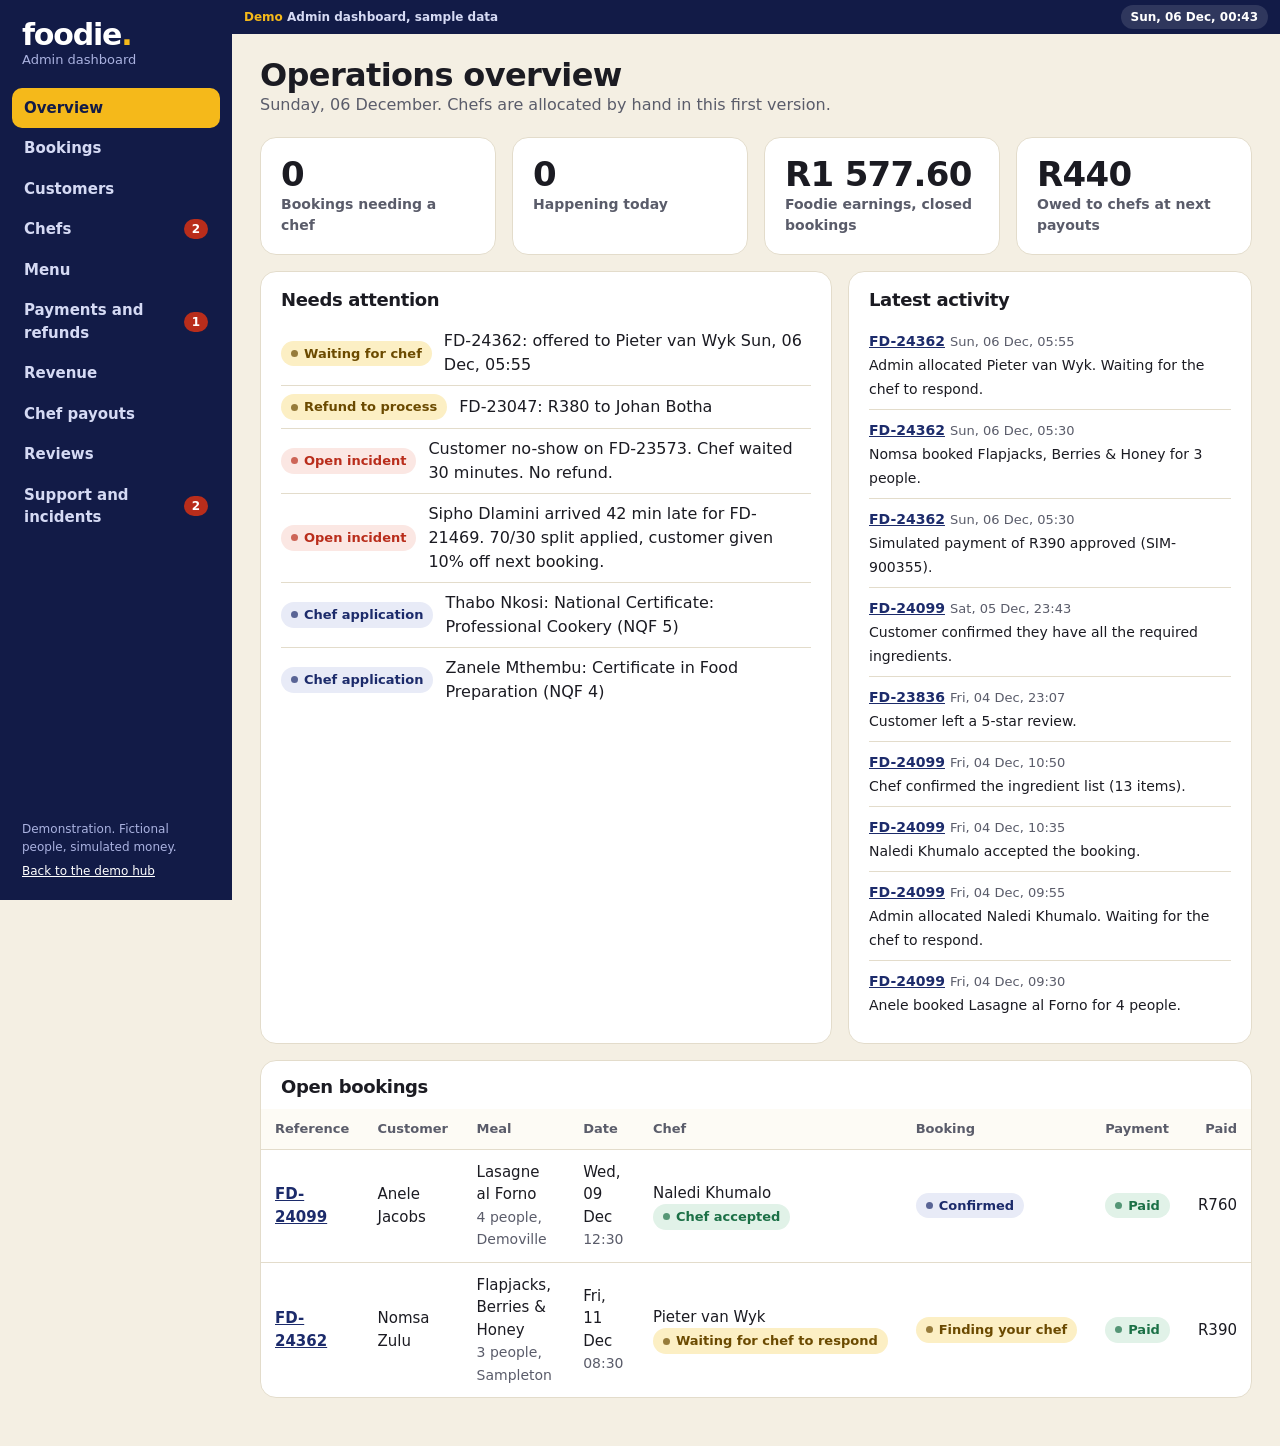
==== admin.html @ 7687bad9 "Foodie presentation demo (static site) Co-Authored-By: Claude Fable 5.2 <noreply@anthropic.com>" ====
<!doctype html>
<html lang="en-ZA">
<head>
  <meta charset="utf-8">
  <meta name="robots" content="noindex, nofollow">
  <meta http-equiv="Content-Security-Policy" content="default-src 'self'; img-src 'self' data: blob:; style-src 'self' 'unsafe-inline'">
  <meta name="referrer" content="no-referrer">
  <meta name="viewport" content="width=device-width, initial-scale=1">
  <meta name="theme-color" content="#121b47">
  <title>Foodie — admin dashboard (demo)</title>
  <link rel="icon" href="assets/img/icon.svg" type="image/svg+xml">
  <link rel="stylesheet" href="assets/css/app.css">
</head>
<body class="admin">
  <div id="app"><noscript><p style="padding:24px">The Foodie demo needs JavaScript.</p></noscript></div>
  <script type="module" src="js/admin.js"></script>
</body>
</html>
---- assets/css/app.css ----
/* Foodie design system.
   Idea: the South African home kitchen. White enamel with an indigo rim,
   mielie yellow for the one thing to press, food photos served on "plates". */

@font-face {
  font-family: 'Bricolage Grotesque';
  src: url('../fonts/bricolage.woff2') format('woff2');
  font-weight: 400 800;
  font-display: swap;
}
@font-face {
  font-family: 'Hanken Grotesk';
  src: url('../fonts/hanken.woff2') format('woff2');
  font-weight: 400 700;
  font-display: swap;
}

:root {
  --enamel: #fdfbf5;
  --paper: #f4efe3;
  --line: #e3dccb;
  --ink: #1b1b22;
  --muted: #5a5c6a;
  --indigo: #1c2b6b;
  --indigo-deep: #121b47;
  --indigo-tint: #e8ebf7;
  --mielie: #f5b91a;
  --mielie-soft: #fcefc4;
  --chilli: #b92d1b;
  --chilli-tint: #fbe7e3;
  --leaf: #1b7046;
  --leaf-tint: #e1f2e8;
  --white: #ffffff;

  --display: 'Bricolage Grotesque', 'Segoe UI', system-ui, sans-serif;
  --text: 'Hanken Grotesk', 'Segoe UI', system-ui, sans-serif;

  --r-s: 10px;
  --r-m: 16px;
  --r-l: 24px;
  --gap: 16px;
  --ease: cubic-bezier(0.2, 0.7, 0.2, 1);
}

*, *::before, *::after { box-sizing: border-box; }
html { -webkit-text-size-adjust: 100%; }
body {
  margin: 0;
  font-family: var(--text);
  font-size: 16px;
  line-height: 1.5;
  color: var(--ink);
  background: var(--enamel);
  -webkit-font-smoothing: antialiased;
}
h1, h2, h3, h4 { font-family: var(--display); font-weight: 700; line-height: 1.1; letter-spacing: -0.02em; margin: 0; text-wrap: balance; }
h1 { font-size: 30px; font-weight: 800; }
h2 { font-size: 22px; }
h3 { font-size: 18px; }
p { margin: 0; }
a { color: var(--indigo); }
img { display: block; max-width: 100%; }
button, input, select, textarea { font: inherit; color: inherit; }
button { cursor: pointer; }
:focus-visible { outline: 3px solid var(--mielie); outline-offset: 2px; border-radius: 6px; }
.sr { position: absolute; width: 1px; height: 1px; overflow: hidden; clip: rect(0 0 0 0); white-space: nowrap; }
.muted { color: var(--muted); }
.small { font-size: 14px; }
.tiny { font-size: 13px; }
.strong { font-weight: 700; }
.num { font-variant-numeric: tabular-nums; }
.right { text-align: right; }
.stack > * + * { margin-top: var(--gap); }
.stack-s > * + * { margin-top: 8px; }
.row { display: flex; align-items: center; gap: 12px; }
.row.spread { justify-content: space-between; }
.row.top { align-items: flex-start; }
.wrap { flex-wrap: wrap; }
.grow { flex: 1; min-width: 0; }
[hidden] { display: none !important; }

/* ---------------------------------------------------------------- buttons */
.btn {
  display: inline-flex; align-items: center; justify-content: center; gap: 8px;
  min-height: 52px; padding: 0 24px;
  border: 2px solid transparent; border-radius: 999px;
  font-family: var(--display); font-weight: 700; font-size: 17px; letter-spacing: -0.01em;
  text-decoration: none; text-align: center;
  background: var(--indigo); color: var(--white);
  transition: transform 120ms var(--ease), background 120ms;
}
.btn:active { transform: scale(0.98); }
.btn.block { display: flex; width: 100%; }
.btn.primary { background: var(--mielie); color: var(--indigo-deep); }
.btn.primary:hover { background: #ffc62e; }
.btn.ghost { background: transparent; border-color: var(--indigo); color: var(--indigo); }
.btn.quiet { background: var(--indigo-tint); color: var(--indigo); }
.btn.danger { background: transparent; border-color: var(--chilli); color: var(--chilli); }
.btn.danger.solid { background: var(--chilli); color: var(--white); }
.btn.small { min-height: 40px; padding: 0 16px; font-size: 15px; }
.btn[disabled], .btn[aria-disabled='true'] { opacity: 0.45; cursor: not-allowed; }
.link { background: none; border: 0; padding: 0; color: var(--indigo); font-weight: 600; text-decoration: underline; text-underline-offset: 3px; }

/* ----------------------------------------------------------------- fields */
.field { display: block; }
.field > span, .label { display: block; font-weight: 600; font-size: 14px; margin-bottom: 6px; }
.input, select.input, textarea.input {
  display: block; width: 100%; min-height: 50px; padding: 12px 14px;
  background: var(--white); border: 1.5px solid var(--line); border-radius: var(--r-s);
}
textarea.input { min-height: 88px; resize: vertical; }
.input:focus { border-color: var(--indigo); outline: 3px solid var(--indigo-tint); outline-offset: 0; }
.field.invalid .input { border-color: var(--chilli); }
.error { color: var(--chilli); font-size: 14px; font-weight: 600; margin-top: 6px; }
.check { display: flex; gap: 12px; align-items: flex-start; }
.check input { width: 22px; height: 22px; margin: 1px 0 0; accent-color: var(--indigo); flex: none; }
.grid-2 { display: grid; grid-template-columns: 1fr 1fr; gap: 12px; }

/* ------------------------------------------------------------ small parts */
.chip {
  display: inline-flex; align-items: center; gap: 6px;
  padding: 3px 10px; border-radius: 999px;
  font-size: 13px; font-weight: 600; white-space: nowrap;
  background: var(--paper); color: var(--ink);
}
.chip::before { content: ''; width: 7px; height: 7px; border-radius: 50%; background: currentColor; opacity: 0.7; }
.chip.plain::before { display: none; }
.chip.indigo { background: var(--indigo-tint); color: var(--indigo); }
.chip.mielie { background: var(--mielie-soft); color: #6b4a00; }
.chip.leaf { background: var(--leaf-tint); color: var(--leaf); }
.chip.chilli { background: var(--chilli-tint); color: var(--chilli); }

.card { background: var(--white); border: 1px solid var(--line); border-radius: var(--r-m); padding: 16px; }
.card.flat { background: var(--paper); border-color: transparent; }
.card.indigo { background: var(--indigo); border-color: var(--indigo); color: var(--white); }
.card.indigo .muted { color: #c9cfee; }
.card.mielie { background: var(--mielie-soft); border-color: #efd98c; }
.card.chilli { background: var(--chilli-tint); border-color: #f0c2ba; }
.card.leaf { background: var(--leaf-tint); border-color: #bfe0cd; }

.kv { display: grid; grid-template-columns: auto 1fr; gap: 6px 16px; margin: 0; }
.kv dt { color: var(--muted); font-size: 14px; }
.kv dd { margin: 0; text-align: right; font-weight: 600; }
.kv .total dt, .kv .total dd { font-family: var(--display); font-size: 20px; font-weight: 800; color: var(--ink); padding-top: 8px; border-top: 1.5px solid var(--line); }

.photo { display: block; position: relative; overflow: hidden; background: var(--paper); }
.photo img { width: 100%; height: 100%; object-fit: cover; }
.photo.missing { background: repeating-linear-gradient(135deg, var(--indigo-tint) 0 10px, var(--paper) 10px 20px); }
.photo.missing::after { content: attr(data-alt); position: absolute; inset: 0; display: grid; place-items: center; padding: 8px; text-align: center; font-size: 12px; font-weight: 600; color: var(--indigo); }

/* The signature: food served on an enamel plate. */
.plate { border-radius: 50%; aspect-ratio: 1; background: var(--white); border: 3px solid var(--indigo); padding: 5px; box-shadow: 0 6px 0 -2px rgba(28, 43, 107, 0.12); }
.plate .photo { border-radius: 50%; width: 100%; height: 100%; }

.avatar { width: 48px; height: 48px; border-radius: 50%; flex: none; display: grid; place-items: center; background: var(--indigo); color: var(--white); font-family: var(--display); font-weight: 700; }
.avatar.big { width: 72px; height: 72px; font-size: 26px; }
.stars { color: #b07c00; letter-spacing: 1px; white-space: nowrap; }

.empty { text-align: center; padding: 32px 16px; color: var(--muted); }
.empty h3 { color: var(--ink); margin-bottom: 6px; }

.tabset { display: flex; gap: 6px; overflow-x: auto; padding-bottom: 2px; scrollbar-width: none; }
.tabset button { flex: none; padding: 8px 14px; border-radius: 999px; border: 1.5px solid var(--line); background: var(--white); font-weight: 600; font-size: 14px; }
.tabset button[aria-selected='true'] { background: var(--indigo); border-color: var(--indigo); color: var(--white); }

/* Status timeline */
.timeline { list-style: none; margin: 0; padding: 0; }
.timeline li { position: relative; padding: 0 0 18px 34px; }
.timeline li:last-child { padding-bottom: 0; }
.timeline li::before { content: ''; position: absolute; left: 4px; top: 4px; width: 14px; height: 14px; border-radius: 50%; border: 2.5px solid var(--line); background: var(--white); }
.timeline li::after { content: ''; position: absolute; left: 10px; top: 22px; bottom: 0; width: 2.5px; background: var(--line); }
.timeline li:last-child::after { display: none; }
.timeline li.done::before { background: var(--indigo); border-color: var(--indigo); }
.timeline li.done::after { background: var(--indigo); }
.timeline li.now::before { background: var(--mielie); border-color: var(--indigo); animation: pulse 1.6s ease-in-out infinite; }
.timeline li.bad::before { background: var(--chilli); border-color: var(--chilli); }
.timeline .t-title { font-weight: 700; }
.timeline li:not(.done):not(.now):not(.bad) .t-title { color: var(--muted); font-weight: 500; }
.timeline .t-meta { font-size: 13px; color: var(--muted); }
@keyframes pulse { 0%, 100% { box-shadow: 0 0 0 0 rgba(245, 185, 26, 0.7); } 50% { box-shadow: 0 0 0 7px rgba(245, 185, 26, 0); } }

/* Toasts and sheets */
#toasts { position: fixed; left: 50%; bottom: 24px; transform: translateX(-50%); z-index: 60; display: grid; gap: 8px; width: min(92vw, 420px); pointer-events: none; }
.toast { background: var(--ink); color: var(--white); padding: 12px 16px; border-radius: var(--r-s); font-weight: 600; font-size: 15px; animation: rise 220ms var(--ease); box-shadow: 0 10px 30px rgba(0, 0, 0, 0.25); }
.toast.bad { background: var(--chilli); }
.toast.good { background: var(--leaf); }
.sheet-back { position: absolute; inset: 0; z-index: 40; background: rgba(18, 27, 71, 0.55); display: flex; align-items: flex-end; }
.sheet { width: 100%; max-height: 88%; overflow: auto; background: var(--enamel); border-radius: var(--r-l) var(--r-l) 0 0; padding: 22px 20px 24px; animation: sheet 240ms var(--ease); }
@keyframes sheet { from { transform: translateY(24px); opacity: 0; } }
@keyframes rise { from { transform: translateY(8px); opacity: 0; } }

/* ----------------------------------------------------------- demo ribbon */
.ribbon { display: flex; align-items: center; gap: 8px; padding: 5px 12px; background: var(--indigo-deep); color: #d5daf4; font-size: 12px; font-weight: 600; flex: none; }
.ribbon b { color: var(--mielie); font-weight: 700; }
.ribbon .grow { white-space: nowrap; overflow: hidden; text-overflow: ellipsis; }
.ribbon button { background: rgba(255, 255, 255, 0.12); border: 0; color: var(--white); border-radius: 999px; padding: 3px 10px; font-size: 12px; font-weight: 700; white-space: nowrap; }
.demo-panel h3 { margin-bottom: 4px; }
.demo-panel .jumps { display: grid; gap: 8px; margin-top: 12px; }
.demo-note { font-size: 12px; color: var(--muted); }

/* ------------------------------------------------- phone apps (customer, chef) */
body.phone { background: var(--indigo-deep); min-height: 100dvh; display: grid; place-items: center; background-image: radial-gradient(rgba(255, 255, 255, 0.07) 1.5px, transparent 1.6px); background-size: 22px 22px; }
.device { width: 400px; height: min(860px, calc(100dvh - 32px)); background: #0b1030; border-radius: 44px; padding: 10px; box-shadow: 0 30px 80px rgba(0, 0, 0, 0.45); }
.app { position: relative; width: 100%; height: 100%; display: flex; flex-direction: column; background: var(--enamel); border-radius: 34px; overflow: hidden; }
@media (max-width: 520px), (max-height: 560px) {
  body.phone { display: block; background: var(--enamel); }
  .device { width: 100%; height: 100dvh; border-radius: 0; padding: 0; box-shadow: none; }
  .app { border-radius: 0; }
}
.screen { flex: 1; overflow-y: auto; overscroll-behavior: contain; scrollbar-width: thin; }
.screen.enter > * { animation: rise 260ms var(--ease) both; }
.pad { padding: 20px; }
.topbar { position: sticky; top: 0; z-index: 5; display: flex; align-items: center; gap: 8px; min-height: 56px; padding: 6px 12px; background: var(--enamel); border-bottom: 1px solid var(--line); }
.topbar h1 { font-size: 18px; font-weight: 700; flex: 1; white-space: nowrap; overflow: hidden; text-overflow: ellipsis; }
.icon-btn { width: 44px; height: 44px; flex: none; display: grid; place-items: center; border-radius: 50%; border: 0; background: transparent; color: var(--indigo); position: relative; }
.icon-btn:hover { background: var(--indigo-tint); }
.icon-btn svg, .tabs svg { width: 24px; height: 24px; fill: none; stroke: currentColor; stroke-width: 2; stroke-linecap: round; stroke-linejoin: round; }
.badge { position: absolute; top: 4px; right: 4px; min-width: 18px; height: 18px; padding: 0 5px; border-radius: 999px; background: var(--chilli); color: var(--white); font-size: 11px; font-weight: 700; display: grid; place-items: center; }
.tabs { flex: none; display: grid; grid-auto-flow: column; grid-auto-columns: 1fr; background: var(--white); border-top: 1px solid var(--line); padding: 6px 6px 8px; }
.tabs a { position: relative; display: grid; justify-items: center; gap: 2px; padding: 6px 0; border-radius: 12px; text-decoration: none; color: var(--muted); font-size: 12px; font-weight: 600; }
.tabs a[aria-current='page'] { color: var(--indigo); background: var(--indigo-tint); }
.tabs .badge { right: calc(50% - 24px); top: 0; }
.footer-cta { flex: none; padding: 12px 20px 16px; background: var(--enamel); border-top: 1px solid var(--line); }

/* Welcome */
.welcome { min-height: 100%; display: flex; flex-direction: column; background: var(--indigo); color: var(--white); }
.welcome-plates { position: relative; height: 300px; flex: none; }
.welcome-plates .plate { position: absolute; border-color: var(--white); background: var(--indigo); box-shadow: none; }
.welcome-plates .p1 { width: 230px; right: -36px; top: 28px; animation: plate-in 700ms var(--ease) both; }
.welcome-plates .p2 { width: 150px; left: -22px; top: 8px; animation: plate-in 700ms 120ms var(--ease) both; }
.welcome-plates .p3 { width: 120px; left: 78px; top: 170px; animation: plate-in 700ms 240ms var(--ease) both; }
@keyframes plate-in { from { transform: scale(0.8) rotate(-18deg); opacity: 0; } }
.welcome-body { padding: 8px 24px 28px; margin-top: auto; }
.wordmark { font-family: var(--display); font-weight: 800; font-size: 56px; letter-spacing: -0.04em; line-height: 1; }
.wordmark span { color: var(--mielie); }
.welcome .tag { font-family: var(--display); font-size: 24px; font-weight: 600; line-height: 1.15; margin: 10px 0 24px; }
.welcome .btn.ghost { border-color: rgba(255, 255, 255, 0.6); color: var(--white); }

/* Home */
.hello h1 { font-size: 30px; }
.cat-grid { display: grid; grid-template-columns: repeat(2, 1fr); gap: 22px 18px; }
.cat { display: block; text-align: center; text-decoration: none; color: var(--ink); }
.cat .plate { transition: transform 200ms var(--ease); }
.cat:hover .plate, .cat:focus-visible .plate { transform: rotate(-4deg) scale(1.03); }
.cat strong { display: block; margin-top: 10px; font-family: var(--display); font-size: 18px; letter-spacing: -0.01em; }
.meal-card { display: block; text-decoration: none; color: var(--ink); background: var(--white); border: 1px solid var(--line); border-radius: var(--r-l); overflow: hidden; }
.meal-card .photo { aspect-ratio: 16 / 10; }
.meal-card .body { padding: 14px 16px 16px; }
.meal-card h3 { font-size: 20px; }
.price { font-family: var(--display); font-weight: 800; color: var(--indigo); }
.hscroll { display: flex; gap: 12px; overflow-x: auto; margin: 0 -20px; padding: 2px 20px 8px; scrollbar-width: none; scroll-snap-type: x proximity; }
.hscroll > * { flex: none; width: 230px; scroll-snap-align: start; }
.mini-booking { display: flex; gap: 12px; align-items: center; text-decoration: none; color: inherit; }
.mini-booking .photo { width: 64px; height: 64px; border-radius: 50%; flex: none; border: 2px solid var(--white); }

/* Meal page */
.hero { position: relative; }
.hero .photo { aspect-ratio: 4 / 3; border-radius: 0 0 var(--r-l) var(--r-l); }
.hero .icon-btn { position: absolute; top: 10px; left: 10px; background: var(--white); z-index: 2; }
.list { margin: 0; padding: 0; list-style: none; }
.list li { padding: 8px 0; border-bottom: 1px solid var(--line); display: flex; gap: 10px; justify-content: space-between; }
.list li:last-child { border-bottom: 0; }
.tick-list { margin: 0; padding: 0; list-style: none; }
.tick-list li { padding: 4px 0 4px 26px; position: relative; }
.tick-list li::before { content: ''; position: absolute; left: 2px; top: 11px; width: 12px; height: 7px; border-left: 2.5px solid var(--leaf); border-bottom: 2.5px solid var(--leaf); transform: rotate(-45deg); }
details.more { border-top: 1px solid var(--line); padding: 12px 0; }
details.more summary { font-weight: 700; cursor: pointer; list-style: none; display: flex; justify-content: space-between; }
details.more summary::after { content: '+'; font-family: var(--display); font-size: 22px; line-height: 1; color: var(--indigo); }
details.more[open] summary::after { content: '\2212'; }
details.more > *:not(summary) { margin-top: 10px; }

/* Booking wizard */
.steps { display: flex; gap: 6px; padding: 0 20px; }
.steps i { flex: 1; height: 5px; border-radius: 3px; background: var(--line); }
.steps i.on { background: var(--indigo); }
.stepper { display: flex; align-items: center; justify-content: center; gap: 26px; }
.stepper button { width: 60px; height: 60px; border-radius: 50%; border: 2px solid var(--indigo); background: var(--white); color: var(--indigo); font-family: var(--display); font-size: 30px; font-weight: 700; line-height: 1; }
.stepper button[disabled] { opacity: 0.3; }
.stepper output { font-family: var(--display); font-weight: 800; font-size: 72px; line-height: 1; min-width: 90px; text-align: center; }
.days { display: grid; grid-template-columns: repeat(4, 1fr); gap: 8px; }
.day { padding: 10px 4px; border-radius: var(--r-s); border: 1.5px solid var(--line); background: var(--white); text-align: center; line-height: 1.2; }
.day b { display: block; font-family: var(--display); font-size: 22px; }
.day span { font-size: 12px; color: var(--muted); font-weight: 600; }
.day[aria-pressed='true'] { background: var(--indigo); border-color: var(--indigo); color: var(--white); }
.day[aria-pressed='true'] span { color: #c9cfee; }
.day[disabled] { background: var(--paper); opacity: 0.6; cursor: not-allowed; text-decoration: line-through; }
.times { display: grid; grid-template-columns: repeat(4, 1fr); gap: 8px; }
.times button { padding: 10px 0; border-radius: 999px; border: 1.5px solid var(--line); background: var(--white); font-weight: 600; font-variant-numeric: tabular-nums; }
.times button[aria-pressed='true'] { background: var(--indigo); border-color: var(--indigo); color: var(--white); }
.big-ref { font-family: var(--display); font-weight: 800; font-size: 40px; letter-spacing: -0.02em; color: var(--indigo); }
.sim-card { border-radius: var(--r-m); padding: 18px; color: var(--white); background: linear-gradient(135deg, var(--indigo), #33469b); }
.sim-card .n { font-family: var(--display); font-size: 22px; letter-spacing: 2px; margin: 18px 0 6px; }

/* Ingredient checklist */
.ing-group { font-family: var(--display); font-weight: 700; margin: 14px 0 4px; }
.ing { display: flex; align-items: center; gap: 12px; padding: 10px 12px; border: 1.5px solid var(--line); border-radius: var(--r-s); background: var(--white); margin-top: 6px; width: 100%; text-align: left; }
.ing .box { width: 24px; height: 24px; border-radius: 7px; border: 2px solid var(--indigo); flex: none; display: grid; place-items: center; }
.ing[aria-pressed='true'] { background: var(--leaf-tint); border-color: #bfe0cd; }
.ing[aria-pressed='true'] .box { background: var(--leaf); border-color: var(--leaf); }
.ing[aria-pressed='true'] .box::after { content: ''; width: 11px; height: 6px; border-left: 2.5px solid #fff; border-bottom: 2.5px solid #fff; transform: rotate(-45deg) translateY(-1px); }
.ing[disabled] { cursor: default; opacity: 1; }
.ing small { margin-left: auto; color: var(--muted); font-weight: 600; white-space: nowrap; }
.star-input { display: flex; gap: 6px; }
.star-input button { width: 44px; height: 44px; border: 0; background: none; font-size: 32px; line-height: 1; color: var(--line); padding: 0; }
.star-input button.on { color: var(--mielie); }
.star-input.sm button { width: 32px; height: 32px; font-size: 24px; }
.countdown { font-family: var(--display); font-weight: 800; font-size: 36px; font-variant-numeric: tabular-nums; }

/* ------------------------------------------------------------------ admin */
body.admin { background: var(--paper); }
.admin-shell { display: grid; grid-template-columns: 232px 1fr; min-height: 100dvh; }
.side { background: var(--indigo-deep); color: #d5daf4; padding: 20px 12px; position: sticky; top: 0; height: 100dvh; overflow-y: auto; display: flex; flex-direction: column; }
.side .wordmark { font-size: 30px; color: var(--white); padding: 0 10px; }
.side .role { padding: 0 10px 18px; font-size: 13px; color: #aab2e0; }
.side nav a { display: flex; align-items: center; justify-content: space-between; gap: 8px; padding: 9px 12px; border-radius: var(--r-s); color: inherit; text-decoration: none; font-weight: 600; font-size: 15px; }
.side nav a:hover { background: rgba(255, 255, 255, 0.08); }
.side nav a[aria-current='page'] { background: var(--mielie); color: var(--indigo-deep); }
.side .count { background: var(--chilli); color: #fff; border-radius: 999px; font-size: 12px; padding: 1px 8px; }
.side .foot { margin-top: auto; padding: 14px 10px 0; font-size: 12px; color: #aab2e0; }
.main { min-width: 0; display: flex; flex-direction: column; }
.main .ribbon { position: sticky; top: 0; z-index: 10; }
.content { padding: 24px 28px 48px; max-width: 1240px; width: 100%; }
.content > header { display: flex; align-items: flex-end; justify-content: space-between; gap: 16px; flex-wrap: wrap; margin-bottom: 20px; }
.content > header h1 { font-size: 32px; }
.content.enter > * { animation: rise 240ms var(--ease) both; }
.panel { background: var(--white); border: 1px solid var(--line); border-radius: var(--r-m); padding: 18px 20px; }
.panel > h2 { font-size: 18px; margin-bottom: 12px; }
.panel.tight { padding: 0; overflow: hidden; }
.panel.tight > h2 { padding: 16px 20px 0; }
.cols { display: grid; gap: 16px; grid-template-columns: repeat(12, 1fr); }
.c3 { grid-column: span 3; } .c4 { grid-column: span 4; } .c5 { grid-column: span 5; } .c6 { grid-column: span 6; } .c7 { grid-column: span 7; } .c8 { grid-column: span 8; } .c12 { grid-column: span 12; }
.figure .n { font-family: var(--display); font-weight: 800; font-size: 34px; letter-spacing: -0.02em; line-height: 1.1; }
.figure .l { color: var(--muted); font-size: 14px; font-weight: 600; }
.table-wrap { overflow-x: auto; }
table.t { width: 100%; border-collapse: collapse; font-size: 15px; }
table.t th { text-align: left; font-size: 13px; color: var(--muted); font-weight: 600; padding: 10px 14px; border-bottom: 1.5px solid var(--line); white-space: nowrap; background: var(--enamel); }
table.t td { padding: 11px 14px; border-bottom: 1px solid var(--line); vertical-align: middle; }
table.t tr:last-child td { border-bottom: 0; }
table.t tbody tr.click { cursor: pointer; }
table.t tbody tr.click:hover { background: var(--enamel); }
table.t .r { text-align: right; font-variant-numeric: tabular-nums; }
table.t tfoot td { font-weight: 700; border-top: 1.5px solid var(--line); background: var(--enamel); }
.state-grid { display: grid; grid-template-columns: repeat(5, 1fr); gap: 10px; }
.state-grid div { background: var(--enamel); border: 1px solid var(--line); border-radius: var(--r-s); padding: 10px 12px; }
.state-grid .l { font-size: 12px; color: var(--muted); font-weight: 600; margin-bottom: 4px; }
.cand { display: grid; grid-template-columns: auto 1fr auto; gap: 12px; align-items: center; padding: 12px 0; border-bottom: 1px solid var(--line); }
.cand:last-child { border-bottom: 0; }
.checks { display: flex; flex-wrap: wrap; gap: 4px 10px; font-size: 13px; }
.checks .ok { color: var(--leaf); } .checks .no { color: var(--chilli); }
.split-bar { display: flex; height: 34px; border-radius: 8px; overflow: hidden; font-size: 13px; font-weight: 700; }
.split-bar span { display: grid; place-items: center; white-space: nowrap; overflow: hidden; min-width: 0; }
.split-bar .chef { background: var(--indigo); color: #fff; }
.split-bar .foodie { background: var(--mielie); color: var(--indigo-deep); }
.split-bar .refund { background: var(--chilli-tint); color: var(--chilli); }
.events { list-style: none; margin: 0; padding: 0; font-size: 14px; }
.events li { display: grid; grid-template-columns: 118px 74px 1fr; gap: 10px; padding: 8px 0; border-bottom: 1px solid var(--line); }
.events li:last-child { border-bottom: 0; }
.events time { color: var(--muted); font-variant-numeric: tabular-nums; }
.modal-back { position: fixed; inset: 0; z-index: 50; background: rgba(18, 27, 71, 0.55); display: grid; place-items: center; padding: 20px; }
.modal { width: min(560px, 100%); max-height: 90dvh; overflow: auto; background: var(--enamel); border-radius: var(--r-l); padding: 24px; animation: rise 220ms var(--ease); }
.thumb { width: 44px; height: 44px; border-radius: 50%; flex: none; border: 2px solid var(--indigo); }
.photo-pick { display: grid; grid-template-columns: repeat(6, 1fr); gap: 8px; }
.photo-pick button { padding: 0; border: 3px solid transparent; border-radius: 12px; overflow: hidden; background: none; aspect-ratio: 1; }
.photo-pick button[aria-pressed='true'] { border-color: var(--mielie); }
.photo-pick .photo { width: 100%; height: 100%; }
@media (max-width: 900px) {
  .admin-shell { grid-template-columns: 1fr; }
  .side { position: static; height: auto; padding: 12px; }
  .side nav { display: flex; gap: 6px; overflow-x: auto; scrollbar-width: none; }
  .side nav a { flex: none; }
  .side .role, .side .foot { display: none; }
  .content { padding: 16px; }
  .c3, .c4, .c5, .c6, .c7, .c8 { grid-column: span 12; }
  .state-grid { grid-template-columns: repeat(2, 1fr); }
  .events li { grid-template-columns: 1fr; gap: 0; }
}
@media (min-width: 901px) and (max-width: 1180px) {
  .c3 { grid-column: span 6; } .c4, .c5, .c7, .c8 { grid-column: span 12; }
}

/* --------------------------------------------------------- hub, presenter */
body.hub { background: var(--indigo); color: var(--white); min-height: 100dvh; background-image: radial-gradient(rgba(255, 255, 255, 0.06) 1.5px, transparent 1.6px); background-size: 22px 22px; }
.hub-wrap { max-width: 1080px; margin: 0 auto; padding: 40px 24px 56px; }
.hub-head { display: grid; grid-template-columns: 1.2fr 1fr; gap: 32px; align-items: center; }
.hub-head .wordmark { font-size: 88px; }
.hub-head .tag { font-family: var(--display); font-size: 34px; font-weight: 600; line-height: 1.1; margin: 12px 0 16px; letter-spacing: -0.02em; }
.hub-head p { color: #d5daf4; max-width: 46ch; }
.hub-plates { position: relative; height: 300px; }
.hub-plates .plate { position: absolute; border-color: var(--white); background: var(--indigo); box-shadow: none; }
.hub-plates .p1 { width: 240px; right: 0; top: 10px; animation: plate-in 700ms var(--ease) both; }
.hub-plates .p2 { width: 160px; left: 10px; top: 0; animation: plate-in 700ms 120ms var(--ease) both; }
.hub-plates .p3 { width: 130px; left: 110px; top: 160px; animation: plate-in 700ms 240ms var(--ease) both; }
.doors { display: grid; grid-template-columns: repeat(3, 1fr); gap: 16px; margin-top: 36px; }
.door { display: block; background: var(--enamel); color: var(--ink); border-radius: var(--r-l); padding: 22px; text-decoration: none; border: 3px solid transparent; transition: transform 160ms var(--ease), border-color 160ms; }
.door:hover, .door:focus-visible { transform: translateY(-4px); border-color: var(--mielie); }
.door h2 { font-size: 24px; margin-bottom: 6px; }
.door .who { font-size: 14px; font-weight: 700; color: var(--indigo); margin-bottom: 10px; }
.hub-bar { display: flex; flex-wrap: wrap; gap: 12px; align-items: center; margin-top: 20px; padding: 18px 22px; border-radius: var(--r-l); background: var(--indigo-deep); }
.hub-bar .btn.ghost { border-color: rgba(255, 255, 255, 0.6); color: #fff; }
.hub-note { margin-top: 20px; font-size: 14px; color: #c9cfee; }
.hub-note a { color: #fff; }
@media (max-width: 820px) {
  .hub-head { grid-template-columns: 1fr; }
  .hub-plates { display: none; }
  .hub-head .wordmark { font-size: 64px; }
  .doors { grid-template-columns: 1fr; }
}

body.presenter { background: var(--indigo-deep); height: 100dvh; overflow: hidden; }
.pres { display: grid; grid-template-columns: 372px 1fr; height: 100dvh; }
.script { background: var(--enamel); display: flex; flex-direction: column; min-height: 0; }
.script-head { padding: 14px 18px 12px; border-bottom: 1px solid var(--line); }
.script-head .wordmark { font-size: 26px; color: var(--indigo); }
.script-list { flex: 1; overflow-y: auto; list-style: none; margin: 0; padding: 8px; }
.script-list li { border-radius: var(--r-s); }
.script-list button.step { display: grid; grid-template-columns: 30px 1fr; gap: 8px; width: 100%; text-align: left; padding: 8px 10px; border: 0; background: none; border-radius: var(--r-s); align-items: start; }
.script-list .n { width: 26px; height: 26px; border-radius: 50%; display: grid; place-items: center; font-size: 13px; font-weight: 700; background: var(--paper); color: var(--muted); }
.script-list li.done .n { background: var(--indigo); color: #fff; }
.script-list li.current { background: var(--white); box-shadow: 0 0 0 2px var(--indigo); }
.script-list li.current .n { background: var(--mielie); color: var(--indigo-deep); }
.script-list .who { font-size: 12px; font-weight: 700; color: var(--indigo); }
.script-list .ttl { font-weight: 700; line-height: 1.25; }
.script-list .detail { padding: 0 12px 12px 48px; font-size: 14px; }
.script-list .detail p + p { margin-top: 6px; }
.script-list .detail .do { font-weight: 700; }
.script-list .detail .acts { display: flex; flex-wrap: wrap; gap: 6px; margin-top: 10px; }
.script-foot { padding: 10px 14px; border-top: 1px solid var(--line); display: flex; gap: 8px; align-items: center; }
.stage { position: relative; min-width: 0; display: flex; flex-direction: column; }
.stage-tabs { display: flex; gap: 6px; padding: 10px 14px; align-items: center; }
.stage-tabs button { border: 0; border-radius: 999px; padding: 7px 16px; font-weight: 700; background: rgba(255, 255, 255, 0.12); color: #fff; }
.stage-tabs button[aria-selected='true'] { background: var(--mielie); color: var(--indigo-deep); }
.stage-tabs .sp { flex: 1; }
.stage-tabs a { color: #c9cfee; font-size: 13px; font-weight: 600; }
.frames { flex: 1; min-height: 0; position: relative; }
.frames iframe { position: absolute; border: 0; background: var(--enamel); visibility: hidden; }
.frames iframe.on { visibility: visible; }
.frames iframe.phone-frame { width: 390px; top: 4px; bottom: 12px; left: 50%; transform: translateX(-50%); height: calc(100% - 16px); border-radius: 30px; box-shadow: 0 0 0 9px #0b1030, 0 30px 70px rgba(0, 0, 0, 0.5); }
.frames iframe.wide-frame { inset: 0 12px 12px 12px; width: calc(100% - 24px); height: calc(100% - 12px); border-radius: 14px; }
@media (max-width: 900px) {
  body.presenter { height: auto; overflow: auto; }
  .pres { grid-template-columns: 1fr; height: auto; }
  .script { max-height: 46dvh; }
  .stage { height: 100dvh; }
}

@media (prefers-reduced-motion: reduce) {
  *, *::before, *::after { animation-duration: 1ms !important; animation-iteration-count: 1 !important; transition-duration: 1ms !important; }
}
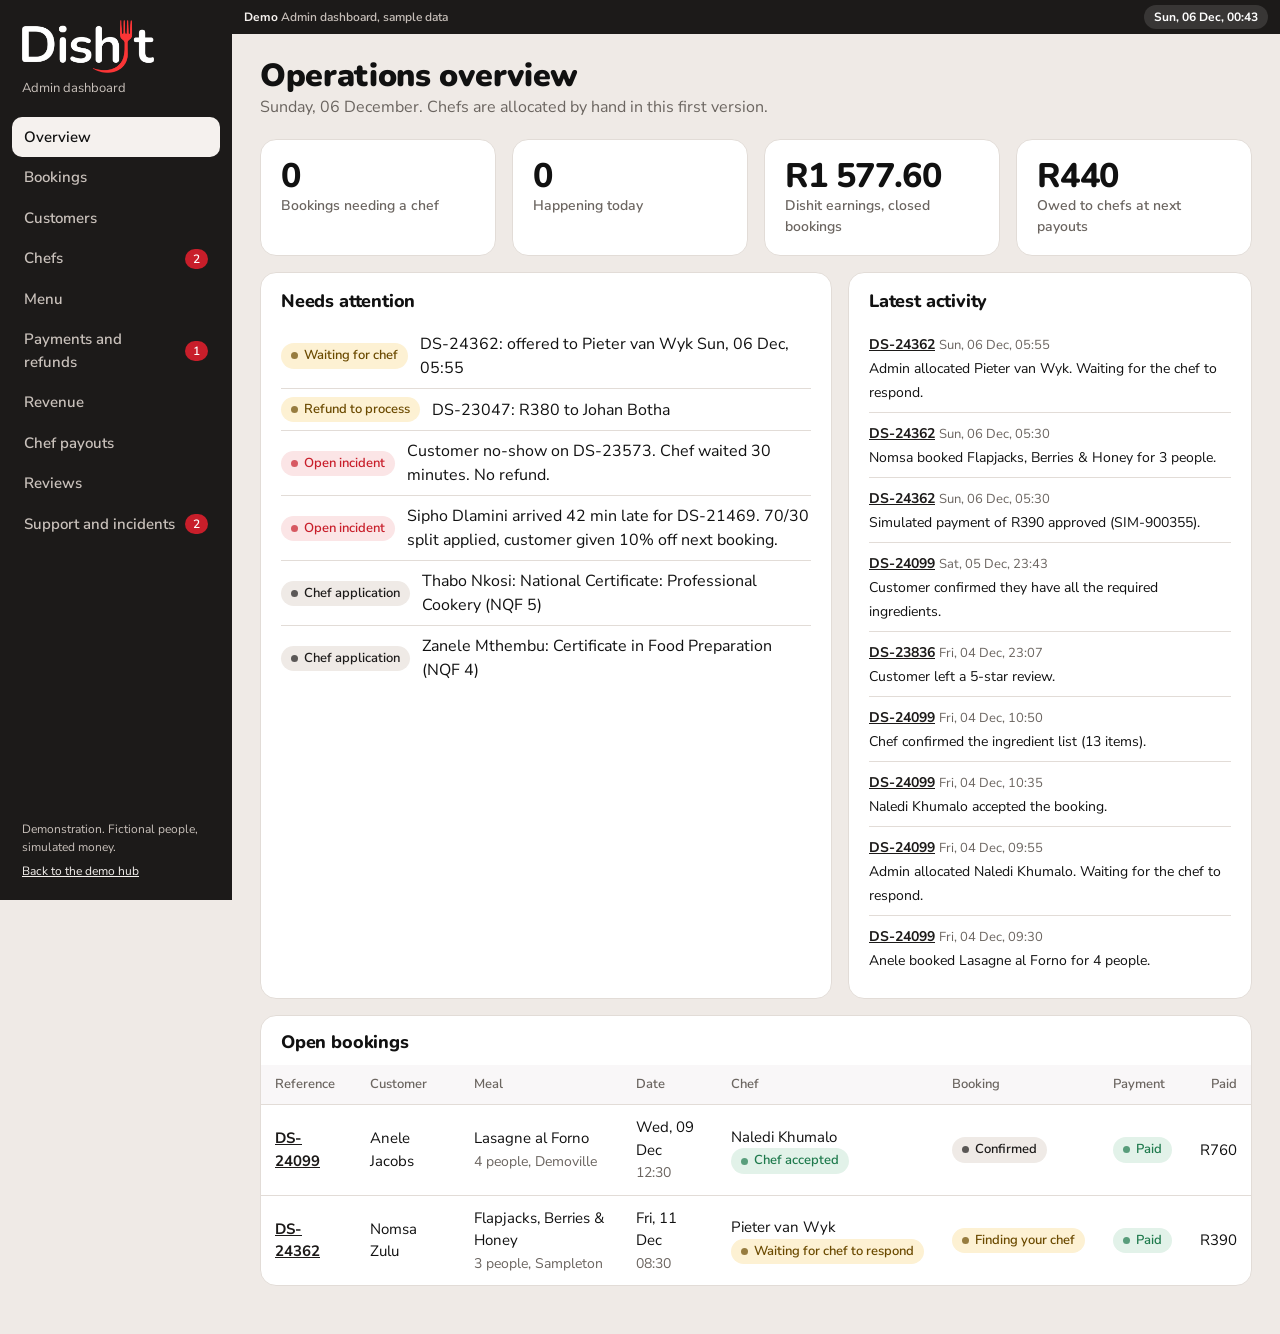
==== commit a9e1283c: "Rebrand the demo to Dishit Applies the Dishit brand identity guidelines v1.0: logo and fork icon, Pl" ====
--- a/admin.html
+++ b/admin.html
@@ -2,17 +2,18 @@
 <html lang="en-ZA">
 <head>
   <meta charset="utf-8">
+  <meta name="viewport" content="width=device-width, initial-scale=1">
   <meta name="robots" content="noindex, nofollow">
   <meta http-equiv="Content-Security-Policy" content="default-src 'self'; img-src 'self' data: blob:; style-src 'self' 'unsafe-inline'">
   <meta name="referrer" content="no-referrer">
-  <meta name="viewport" content="width=device-width, initial-scale=1">
-  <meta name="theme-color" content="#121b47">
-  <title>Foodie — admin dashboard (demo)</title>
-  <link rel="icon" href="assets/img/icon.svg" type="image/svg+xml">
+  <meta name="theme-color" content="#1c1a19">
+  <title>Dishit — admin dashboard (demo)</title>
+  <link rel="icon" href="assets/img/brand/icon-64.png" type="image/png">
+  <link rel="apple-touch-icon" href="assets/img/brand/icon-192.png">
   <link rel="stylesheet" href="assets/css/app.css">
 </head>
 <body class="admin">
-  <div id="app"><noscript><p style="padding:24px">The Foodie demo needs JavaScript.</p></noscript></div>
+  <div id="app"><noscript><p style="padding:24px">The Dishit demo needs JavaScript.</p></noscript></div>
   <script type="module" src="js/admin.js"></script>
 </body>
 </html>
--- a/assets/css/app.css
+++ b/assets/css/app.css
@@ -1,45 +1,101 @@
-/* Foodie design system.
-   Idea: the South African home kitchen. White enamel with an indigo rim,
-   mielie yellow for the one thing to press, food photos served on "plates". */
+/* Dishit design system (brand identity guidelines v1.0, October 2026).
+   Mostly light, with a little red: Plate backgrounds, Ink text, charcoal buttons,
+   Fork Red only for the brand (logo, fork, a few highlights), never for buttons.
+   Follows the phone's light or dark setting.
+   Tone classes keep their old names as hooks: indigo = strong, mielie = notice,
+   leaf = done, chilli = problem. */
 
 @font-face {
-  font-family: 'Bricolage Grotesque';
-  src: url('../fonts/bricolage.woff2') format('woff2');
+  font-family: 'Nunito';
+  src: url('../fonts/nunito.woff2') format('woff2');
+  font-weight: 400 900;
+  font-display: swap;
+}
+@font-face {
+  font-family: 'Nunito Sans';
+  src: url('../fonts/nunito-sans.woff2') format('woff2');
   font-weight: 400 800;
   font-display: swap;
 }
-@font-face {
-  font-family: 'Hanken Grotesk';
-  src: url('../fonts/hanken.woff2') format('woff2');
-  font-weight: 400 700;
-  font-display: swap;
-}
 
 :root {
-  --enamel: #fdfbf5;
-  --paper: #f4efe3;
-  --line: #e3dccb;
-  --ink: #1b1b22;
-  --muted: #5a5c6a;
-  --indigo: #1c2b6b;
-  --indigo-deep: #121b47;
-  --indigo-tint: #e8ebf7;
-  --mielie: #f5b91a;
-  --mielie-soft: #fcefc4;
-  --chilli: #b92d1b;
-  --chilli-tint: #fbe7e3;
-  --leaf: #1b7046;
-  --leaf-tint: #e1f2e8;
+  color-scheme: light dark;
+  --bg: #f9f7f8;          /* Plate */
+  --surface: #ffffff;     /* cards */
+  --soft: #efeae6;        /* Crumb: boxes */
+  --line: #e2dcd7;
+  --field-line: #8c847e;  /* input borders, 3:1 */
+  --ink: #111111;         /* Ink */
+  --muted: #6b6560;       /* Steam: extra text */
+  --strong: #1c1a19;      /* Char: buttons, selected */
+  --strong-hover: #34302e;
+  --on-strong: #ffffff;
+  --on-strong-muted: #cfc8c2;
+  --strong-tint: #efeae6;
+  --deep: #1c1a19;        /* dark brand surfaces */
+  --deep-2: #2a2624;
+  --on-deep: #f5f1ee;
+  --on-deep-muted: #c9c1bb;
+  --brand: #fa3536;       /* Fork Red */
+  --brand-ink: #c81e2a;   /* Chili: small red text */
+  --saffron: #f5b323;     /* stars, notices */
+  --saffron-soft: #fdf1d3;
+  --saffron-ink: #a36d00; /* edge for saffron marks on light surfaces */
+  --star-empty: #857c6b;
+  --notice-line: #f0d78e;
+  --notice-ink: #6b4a00;
+  --danger: #c81e2a;      /* fills with white text */
+  --danger-ink: #c81e2a;  /* text and borders */
+  --danger-tint: #fbe5e6;
+  --danger-line: #f2c1c4;
+  --ok: #1f7a4d;          /* Basil */
+  --ok-ink: #1f7a4d;
+  --ok-tint: #e2f2e9;
+  --ok-line: #bfe0cd;
   --white: #ffffff;
-
-  --display: 'Bricolage Grotesque', 'Segoe UI', system-ui, sans-serif;
-  --text: 'Hanken Grotesk', 'Segoe UI', system-ui, sans-serif;
+  --focus: #1c1a19;
+  --scrim: rgba(17, 17, 17, 0.55);
+
+  --display: 'Nunito', Arial, sans-serif;
+  --text: 'Nunito Sans', Arial, sans-serif;
 
   --r-s: 10px;
   --r-m: 16px;
   --r-l: 24px;
   --gap: 16px;
   --ease: cubic-bezier(0.2, 0.7, 0.2, 1);
+}
+@media (prefers-color-scheme: dark) {
+  :root {
+    --bg: #161413;        /* Night */
+    --surface: #211e1d;   /* Dark card */
+    --soft: #2b2725;
+    --line: #3a3532;
+    --field-line: #7a726c;
+    --ink: #f5f1ee;       /* Soft white */
+    --muted: #b3aba5;
+    --strong: #f5f1ee;
+    --strong-hover: #ffffff;
+    --on-strong: #111111;
+    --on-strong-muted: #4a4440;
+    --strong-tint: #2e2a28;
+    --deep: #0f0e0d;
+    --deep-2: #1f1c1b;
+    --brand-ink: #ff7174;
+    --saffron-soft: #3a2f14;
+    --saffron-ink: #f5b323;
+    --star-empty: #9a918a;
+    --notice-line: #5c4a1c;
+    --notice-ink: #f5c75a;
+    --danger-ink: #ff7a7d;
+    --danger-tint: #3a1b1d;
+    --danger-line: #5e2a2d;
+    --ok-ink: #5fd39a;
+    --ok-tint: #15301f;
+    --ok-line: #24533a;
+    --focus: #f5f1ee;
+    --scrim: rgba(0, 0, 0, 0.65);
+  }
 }
 
 *, *::before, *::after { box-sizing: border-box; }
@@ -50,19 +106,19 @@
   font-size: 16px;
   line-height: 1.5;
   color: var(--ink);
-  background: var(--enamel);
+  background: var(--bg);
   -webkit-font-smoothing: antialiased;
 }
-h1, h2, h3, h4 { font-family: var(--display); font-weight: 700; line-height: 1.1; letter-spacing: -0.02em; margin: 0; text-wrap: balance; }
-h1 { font-size: 30px; font-weight: 800; }
+h1, h2, h3, h4 { font-family: var(--display); font-weight: 800; line-height: 1.15; letter-spacing: -0.01em; margin: 0; text-wrap: balance; }
+h1 { font-size: 28px; font-weight: 900; }
 h2 { font-size: 22px; }
 h3 { font-size: 18px; }
 p { margin: 0; }
-a { color: var(--indigo); }
+a { color: var(--strong); }
 img { display: block; max-width: 100%; }
 button, input, select, textarea { font: inherit; color: inherit; }
 button { cursor: pointer; }
-:focus-visible { outline: 3px solid var(--mielie); outline-offset: 2px; border-radius: 6px; }
+:focus-visible { outline: 3px solid var(--focus); outline-offset: 2px; border-radius: 6px; }
 .sr { position: absolute; width: 1px; height: 1px; overflow: hidden; clip: rect(0 0 0 0); white-space: nowrap; }
 .muted { color: var(--muted); }
 .small { font-size: 14px; }
@@ -84,36 +140,36 @@
   display: inline-flex; align-items: center; justify-content: center; gap: 8px;
   min-height: 52px; padding: 0 24px;
   border: 2px solid transparent; border-radius: 999px;
-  font-family: var(--display); font-weight: 700; font-size: 17px; letter-spacing: -0.01em;
+  font-family: var(--text); font-weight: 700; font-size: 17px;
   text-decoration: none; text-align: center;
-  background: var(--indigo); color: var(--white);
+  background: var(--strong); color: var(--on-strong);
   transition: transform 120ms var(--ease), background 120ms;
 }
 .btn:active { transform: scale(0.98); }
 .btn.block { display: flex; width: 100%; }
-.btn.primary { background: var(--mielie); color: var(--indigo-deep); }
-.btn.primary:hover { background: #ffc62e; }
-.btn.ghost { background: transparent; border-color: var(--indigo); color: var(--indigo); }
-.btn.quiet { background: var(--indigo-tint); color: var(--indigo); }
-.btn.danger { background: transparent; border-color: var(--chilli); color: var(--chilli); }
-.btn.danger.solid { background: var(--chilli); color: var(--white); }
+.btn.primary { background: var(--strong); color: var(--on-strong); }
+.btn.primary:hover, .btn:not(.ghost):not(.quiet):not(.danger):hover { background: var(--strong-hover); }
+.btn.ghost { background: transparent; border-color: var(--strong); color: var(--strong); }
+.btn.quiet { background: var(--strong-tint); color: var(--strong); }
+.btn.danger { background: transparent; border-color: var(--danger-ink); color: var(--danger-ink); }
+.btn.danger.solid { background: var(--danger); color: var(--white); }
 .btn.small { min-height: 40px; padding: 0 16px; font-size: 15px; }
 .btn[disabled], .btn[aria-disabled='true'] { opacity: 0.45; cursor: not-allowed; }
-.link { background: none; border: 0; padding: 0; color: var(--indigo); font-weight: 600; text-decoration: underline; text-underline-offset: 3px; }
+.link { background: none; border: 0; padding: 0; color: var(--strong); font-weight: 600; text-decoration: underline; text-underline-offset: 3px; }
 
 /* ----------------------------------------------------------------- fields */
 .field { display: block; }
 .field > span, .label { display: block; font-weight: 600; font-size: 14px; margin-bottom: 6px; }
 .input, select.input, textarea.input {
   display: block; width: 100%; min-height: 50px; padding: 12px 14px;
-  background: var(--white); border: 1.5px solid var(--line); border-radius: var(--r-s);
+  background: var(--surface); border: 1.5px solid var(--field-line); border-radius: var(--r-s);
 }
 textarea.input { min-height: 88px; resize: vertical; }
-.input:focus { border-color: var(--indigo); outline: 3px solid var(--indigo-tint); outline-offset: 0; }
-.field.invalid .input { border-color: var(--chilli); }
-.error { color: var(--chilli); font-size: 14px; font-weight: 600; margin-top: 6px; }
+.input:focus { border-color: var(--strong); outline: 3px solid var(--focus); outline-offset: 1px; }
+.field.invalid .input { border-color: var(--danger-ink); }
+.error { color: var(--danger-ink); font-size: 14px; font-weight: 600; margin-top: 6px; }
 .check { display: flex; gap: 12px; align-items: flex-start; }
-.check input { width: 22px; height: 22px; margin: 1px 0 0; accent-color: var(--indigo); flex: none; }
+.check input { width: 22px; height: 22px; margin: 1px 0 0; accent-color: var(--strong); flex: none; }
 .grid-2 { display: grid; grid-template-columns: 1fr 1fr; gap: 12px; }
 
 /* ------------------------------------------------------------ small parts */
@@ -121,77 +177,77 @@
   display: inline-flex; align-items: center; gap: 6px;
   padding: 3px 10px; border-radius: 999px;
   font-size: 13px; font-weight: 600; white-space: nowrap;
-  background: var(--paper); color: var(--ink);
+  background: var(--soft); color: var(--ink);
 }
 .chip::before { content: ''; width: 7px; height: 7px; border-radius: 50%; background: currentColor; opacity: 0.7; }
 .chip.plain::before { display: none; }
-.chip.indigo { background: var(--indigo-tint); color: var(--indigo); }
-.chip.mielie { background: var(--mielie-soft); color: #6b4a00; }
-.chip.leaf { background: var(--leaf-tint); color: var(--leaf); }
-.chip.chilli { background: var(--chilli-tint); color: var(--chilli); }
-
-.card { background: var(--white); border: 1px solid var(--line); border-radius: var(--r-m); padding: 16px; }
-.card.flat { background: var(--paper); border-color: transparent; }
-.card.indigo { background: var(--indigo); border-color: var(--indigo); color: var(--white); }
-.card.indigo .muted { color: #c9cfee; }
-.card.mielie { background: var(--mielie-soft); border-color: #efd98c; }
-.card.chilli { background: var(--chilli-tint); border-color: #f0c2ba; }
-.card.leaf { background: var(--leaf-tint); border-color: #bfe0cd; }
+.chip.indigo { background: var(--strong-tint); color: var(--strong); }
+.chip.mielie { background: var(--saffron-soft); color: var(--notice-ink); }
+.chip.leaf { background: var(--ok-tint); color: var(--ok-ink); }
+.chip.chilli { background: var(--danger-tint); color: var(--danger-ink); }
+
+.card { background: var(--surface); border: 1px solid var(--line); border-radius: var(--r-m); padding: 16px; }
+.card.flat { background: var(--soft); border-color: transparent; }
+.card.indigo { background: var(--strong); border-color: var(--strong); color: var(--on-strong); }
+.card.indigo .muted { color: var(--on-strong-muted); }
+.card.mielie { background: var(--saffron-soft); border-color: var(--notice-line); }
+.card.chilli { background: var(--danger-tint); border-color: var(--danger-line); }
+.card.leaf { background: var(--ok-tint); border-color: var(--ok-line); }
 
 .kv { display: grid; grid-template-columns: auto 1fr; gap: 6px 16px; margin: 0; }
 .kv dt { color: var(--muted); font-size: 14px; }
 .kv dd { margin: 0; text-align: right; font-weight: 600; }
 .kv .total dt, .kv .total dd { font-family: var(--display); font-size: 20px; font-weight: 800; color: var(--ink); padding-top: 8px; border-top: 1.5px solid var(--line); }
 
-.photo { display: block; position: relative; overflow: hidden; background: var(--paper); }
+.photo { display: block; position: relative; overflow: hidden; background: var(--soft); }
 .photo img { width: 100%; height: 100%; object-fit: cover; }
-.photo.missing { background: repeating-linear-gradient(135deg, var(--indigo-tint) 0 10px, var(--paper) 10px 20px); }
-.photo.missing::after { content: attr(data-alt); position: absolute; inset: 0; display: grid; place-items: center; padding: 8px; text-align: center; font-size: 12px; font-weight: 600; color: var(--indigo); }
+.photo.missing { background: repeating-linear-gradient(135deg, var(--strong-tint) 0 10px, var(--soft) 10px 20px); }
+.photo.missing::after { content: attr(data-alt); position: absolute; inset: 0; display: grid; place-items: center; padding: 8px; text-align: center; font-size: 12px; font-weight: 600; color: var(--strong); }
 
 /* The signature: food served on an enamel plate. */
-.plate { border-radius: 50%; aspect-ratio: 1; background: var(--white); border: 3px solid var(--indigo); padding: 5px; box-shadow: 0 6px 0 -2px rgba(28, 43, 107, 0.12); }
+.plate { border-radius: 50%; aspect-ratio: 1; background: var(--surface); border: 3px solid var(--strong); padding: 5px; box-shadow: 0 6px 0 -2px rgba(17, 17, 17, 0.10); }
 .plate .photo { border-radius: 50%; width: 100%; height: 100%; }
 
-.avatar { width: 48px; height: 48px; border-radius: 50%; flex: none; display: grid; place-items: center; background: var(--indigo); color: var(--white); font-family: var(--display); font-weight: 700; }
+.avatar { width: 48px; height: 48px; border-radius: 50%; flex: none; display: grid; place-items: center; background: var(--strong); color: var(--on-strong); font-family: var(--display); font-weight: 800; }
 .avatar.big { width: 72px; height: 72px; font-size: 26px; }
-.stars { color: #b07c00; letter-spacing: 1px; white-space: nowrap; }
+.stars { color: var(--saffron-ink); letter-spacing: 1px; white-space: nowrap; }
 
 .empty { text-align: center; padding: 32px 16px; color: var(--muted); }
 .empty h3 { color: var(--ink); margin-bottom: 6px; }
 
 .tabset { display: flex; gap: 6px; overflow-x: auto; padding-bottom: 2px; scrollbar-width: none; }
-.tabset button { flex: none; padding: 8px 14px; border-radius: 999px; border: 1.5px solid var(--line); background: var(--white); font-weight: 600; font-size: 14px; }
-.tabset button[aria-selected='true'] { background: var(--indigo); border-color: var(--indigo); color: var(--white); }
+.tabset button { flex: none; padding: 8px 14px; border-radius: 999px; border: 1.5px solid var(--line); background: var(--surface); font-weight: 600; font-size: 14px; }
+.tabset button[aria-selected='true'] { background: var(--strong); border-color: var(--strong); color: var(--on-strong); }
 
 /* Status timeline */
 .timeline { list-style: none; margin: 0; padding: 0; }
 .timeline li { position: relative; padding: 0 0 18px 34px; }
 .timeline li:last-child { padding-bottom: 0; }
-.timeline li::before { content: ''; position: absolute; left: 4px; top: 4px; width: 14px; height: 14px; border-radius: 50%; border: 2.5px solid var(--line); background: var(--white); }
+.timeline li::before { content: ''; position: absolute; left: 4px; top: 4px; width: 14px; height: 14px; border-radius: 50%; border: 2.5px solid var(--line); background: var(--surface); }
 .timeline li::after { content: ''; position: absolute; left: 10px; top: 22px; bottom: 0; width: 2.5px; background: var(--line); }
 .timeline li:last-child::after { display: none; }
-.timeline li.done::before { background: var(--indigo); border-color: var(--indigo); }
-.timeline li.done::after { background: var(--indigo); }
-.timeline li.now::before { background: var(--mielie); border-color: var(--indigo); animation: pulse 1.6s ease-in-out infinite; }
-.timeline li.bad::before { background: var(--chilli); border-color: var(--chilli); }
+.timeline li.done::before { background: var(--strong); border-color: var(--strong); }
+.timeline li.done::after { background: var(--strong); }
+.timeline li.now::before { background: var(--saffron); border-color: var(--strong); animation: pulse 1.6s ease-in-out infinite; }
+.timeline li.bad::before { background: var(--danger); border-color: var(--danger); }
 .timeline .t-title { font-weight: 700; }
 .timeline li:not(.done):not(.now):not(.bad) .t-title { color: var(--muted); font-weight: 500; }
 .timeline .t-meta { font-size: 13px; color: var(--muted); }
-@keyframes pulse { 0%, 100% { box-shadow: 0 0 0 0 rgba(245, 185, 26, 0.7); } 50% { box-shadow: 0 0 0 7px rgba(245, 185, 26, 0); } }
+@keyframes pulse { 0%, 100% { box-shadow: 0 0 0 0 rgba(245, 179, 35, 0.7); } 50% { box-shadow: 0 0 0 7px rgba(245, 179, 35, 0); } }
 
 /* Toasts and sheets */
 #toasts { position: fixed; left: 50%; bottom: 24px; transform: translateX(-50%); z-index: 60; display: grid; gap: 8px; width: min(92vw, 420px); pointer-events: none; }
-.toast { background: var(--ink); color: var(--white); padding: 12px 16px; border-radius: var(--r-s); font-weight: 600; font-size: 15px; animation: rise 220ms var(--ease); box-shadow: 0 10px 30px rgba(0, 0, 0, 0.25); }
-.toast.bad { background: var(--chilli); }
-.toast.good { background: var(--leaf); }
-.sheet-back { position: absolute; inset: 0; z-index: 40; background: rgba(18, 27, 71, 0.55); display: flex; align-items: flex-end; }
-.sheet { width: 100%; max-height: 88%; overflow: auto; background: var(--enamel); border-radius: var(--r-l) var(--r-l) 0 0; padding: 22px 20px 24px; animation: sheet 240ms var(--ease); }
+.toast { background: #1c1a19; color: var(--white); padding: 12px 16px; border-radius: var(--r-s); font-weight: 600; font-size: 15px; animation: rise 220ms var(--ease); box-shadow: 0 10px 30px rgba(0, 0, 0, 0.25); }
+.toast.bad { background: var(--danger); }
+.toast.good { background: var(--ok); }
+.sheet-back { position: absolute; inset: 0; z-index: 40; background: var(--scrim); display: flex; align-items: flex-end; }
+.sheet { width: 100%; max-height: 88%; overflow: auto; background: var(--bg); border-radius: var(--r-l) var(--r-l) 0 0; padding: 22px 20px 24px; animation: sheet 240ms var(--ease); }
 @keyframes sheet { from { transform: translateY(24px); opacity: 0; } }
 @keyframes rise { from { transform: translateY(8px); opacity: 0; } }
 
 /* ----------------------------------------------------------- demo ribbon */
-.ribbon { display: flex; align-items: center; gap: 8px; padding: 5px 12px; background: var(--indigo-deep); color: #d5daf4; font-size: 12px; font-weight: 600; flex: none; }
-.ribbon b { color: var(--mielie); font-weight: 700; }
+.ribbon { display: flex; align-items: center; gap: 8px; padding: 5px 12px; background: var(--deep); color: var(--on-deep-muted); font-size: 12px; font-weight: 600; flex: none; }
+.ribbon b { color: var(--on-deep); font-weight: 700; }
 .ribbon .grow { white-space: nowrap; overflow: hidden; text-overflow: ellipsis; }
 .ribbon button { background: rgba(255, 255, 255, 0.12); border: 0; color: var(--white); border-radius: 999px; padding: 3px 10px; font-size: 12px; font-weight: 700; white-space: nowrap; }
 .demo-panel h3 { margin-bottom: 4px; }
@@ -199,55 +255,63 @@
 .demo-note { font-size: 12px; color: var(--muted); }
 
 /* ------------------------------------------------- phone apps (customer, chef) */
-body.phone { background: var(--indigo-deep); min-height: 100dvh; display: grid; place-items: center; background-image: radial-gradient(rgba(255, 255, 255, 0.07) 1.5px, transparent 1.6px); background-size: 22px 22px; }
-.device { width: 400px; height: min(860px, calc(100dvh - 32px)); background: #0b1030; border-radius: 44px; padding: 10px; box-shadow: 0 30px 80px rgba(0, 0, 0, 0.45); }
-.app { position: relative; width: 100%; height: 100%; display: flex; flex-direction: column; background: var(--enamel); border-radius: 34px; overflow: hidden; }
+body.phone { background: var(--deep); min-height: 100dvh; display: grid; place-items: center; }
+.device { width: 400px; height: min(860px, calc(100dvh - 32px)); background: #000000; border-radius: 44px; padding: 10px; box-shadow: 0 30px 80px rgba(0, 0, 0, 0.45); }
+.app { position: relative; width: 100%; height: 100%; display: flex; flex-direction: column; background: var(--bg); border-radius: 34px; overflow: hidden; }
 @media (max-width: 520px), (max-height: 560px) {
-  body.phone { display: block; background: var(--enamel); }
+  body.phone { display: block; background: var(--bg); }
   .device { width: 100%; height: 100dvh; border-radius: 0; padding: 0; box-shadow: none; }
   .app { border-radius: 0; }
 }
 .screen { flex: 1; overflow-y: auto; overscroll-behavior: contain; scrollbar-width: thin; }
 .screen.enter > * { animation: rise 260ms var(--ease) both; }
 .pad { padding: 20px; }
-.topbar { position: sticky; top: 0; z-index: 5; display: flex; align-items: center; gap: 8px; min-height: 56px; padding: 6px 12px; background: var(--enamel); border-bottom: 1px solid var(--line); }
+.topbar { position: sticky; top: 0; z-index: 5; display: flex; align-items: center; gap: 8px; min-height: 56px; padding: 6px 12px; background: var(--bg); border-bottom: 1px solid var(--line); }
 .topbar h1 { font-size: 18px; font-weight: 700; flex: 1; white-space: nowrap; overflow: hidden; text-overflow: ellipsis; }
-.icon-btn { width: 44px; height: 44px; flex: none; display: grid; place-items: center; border-radius: 50%; border: 0; background: transparent; color: var(--indigo); position: relative; }
-.icon-btn:hover { background: var(--indigo-tint); }
+.icon-btn { width: 48px; height: 48px; flex: none; display: grid; place-items: center; border-radius: 50%; border: 0; background: transparent; color: var(--strong); position: relative; }
+.icon-btn:hover { background: var(--strong-tint); }
 .icon-btn svg, .tabs svg { width: 24px; height: 24px; fill: none; stroke: currentColor; stroke-width: 2; stroke-linecap: round; stroke-linejoin: round; }
-.badge { position: absolute; top: 4px; right: 4px; min-width: 18px; height: 18px; padding: 0 5px; border-radius: 999px; background: var(--chilli); color: var(--white); font-size: 11px; font-weight: 700; display: grid; place-items: center; }
-.tabs { flex: none; display: grid; grid-auto-flow: column; grid-auto-columns: 1fr; background: var(--white); border-top: 1px solid var(--line); padding: 6px 6px 8px; }
+.badge { position: absolute; top: 4px; right: 4px; min-width: 18px; height: 18px; padding: 0 5px; border-radius: 999px; background: var(--danger); color: var(--white); font-size: 11px; font-weight: 700; display: grid; place-items: center; }
+.tabs { flex: none; display: grid; grid-auto-flow: column; grid-auto-columns: 1fr; background: var(--surface); border-top: 1px solid var(--line); padding: 6px 6px 8px; }
 .tabs a { position: relative; display: grid; justify-items: center; gap: 2px; padding: 6px 0; border-radius: 12px; text-decoration: none; color: var(--muted); font-size: 12px; font-weight: 600; }
-.tabs a[aria-current='page'] { color: var(--indigo); background: var(--indigo-tint); }
+.tabs a[aria-current='page'] { color: var(--strong); background: var(--strong-tint); }
 .tabs .badge { right: calc(50% - 24px); top: 0; }
-.footer-cta { flex: none; padding: 12px 20px 16px; background: var(--enamel); border-top: 1px solid var(--line); }
+.footer-cta { flex: none; padding: 12px 20px 16px; background: var(--bg); border-top: 1px solid var(--line); }
 
 /* Welcome */
-.welcome { min-height: 100%; display: flex; flex-direction: column; background: var(--indigo); color: var(--white); }
+.welcome { min-height: 100%; display: flex; flex-direction: column; background: var(--deep); color: var(--on-deep); --focus: var(--on-deep); }
 .welcome-plates { position: relative; height: 300px; flex: none; }
-.welcome-plates .plate { position: absolute; border-color: var(--white); background: var(--indigo); box-shadow: none; }
+.welcome-plates .plate { position: absolute; border-color: var(--white); background: var(--deep); box-shadow: none; }
 .welcome-plates .p1 { width: 230px; right: -36px; top: 28px; animation: plate-in 700ms var(--ease) both; }
 .welcome-plates .p2 { width: 150px; left: -22px; top: 8px; animation: plate-in 700ms 120ms var(--ease) both; }
 .welcome-plates .p3 { width: 120px; left: 78px; top: 170px; animation: plate-in 700ms 240ms var(--ease) both; }
 @keyframes plate-in { from { transform: scale(0.8) rotate(-18deg); opacity: 0; } }
 .welcome-body { padding: 8px 24px 28px; margin-top: auto; }
-.wordmark { font-family: var(--display); font-weight: 800; font-size: 56px; letter-spacing: -0.04em; line-height: 1; }
-.wordmark span { color: var(--mielie); }
+.wordmark { font-family: var(--display); font-weight: 900; font-size: 56px; letter-spacing: -0.02em; line-height: 1; }
+/* The logo is always the supplied artwork, never typed. Min 120px wide on screen. */
+.logo { display: block; height: auto; min-width: 120px; }
+.logo-dark { display: none; }
+@media (prefers-color-scheme: dark) { .logo-pair .logo-light { display: none; } .logo-pair .logo-dark { display: block; } }
+.welcome .logo { width: 220px; }
+.welcome .tag .smile { color: var(--brand); }
 .welcome .tag { font-family: var(--display); font-size: 24px; font-weight: 600; line-height: 1.15; margin: 10px 0 24px; }
 .welcome .btn.ghost { border-color: rgba(255, 255, 255, 0.6); color: var(--white); }
+/* On dark brand surfaces the main button flips to soft white with Ink text. */
+.welcome .btn.primary, .hub-bar .btn.primary, .side .btn.primary { background: var(--on-deep); color: #111111; }
+.welcome .btn.primary:hover, .hub-bar .btn.primary:hover { background: #ffffff; }
 
 /* Home */
-.hello h1 { font-size: 30px; }
+.hello h1 { font-size: 28px; }
 .cat-grid { display: grid; grid-template-columns: repeat(2, 1fr); gap: 22px 18px; }
 .cat { display: block; text-align: center; text-decoration: none; color: var(--ink); }
 .cat .plate { transition: transform 200ms var(--ease); }
 .cat:hover .plate, .cat:focus-visible .plate { transform: rotate(-4deg) scale(1.03); }
 .cat strong { display: block; margin-top: 10px; font-family: var(--display); font-size: 18px; letter-spacing: -0.01em; }
-.meal-card { display: block; text-decoration: none; color: var(--ink); background: var(--white); border: 1px solid var(--line); border-radius: var(--r-l); overflow: hidden; }
+.meal-card { display: block; text-decoration: none; color: var(--ink); background: var(--surface); border: 1px solid var(--line); border-radius: var(--r-l); overflow: hidden; }
 .meal-card .photo { aspect-ratio: 16 / 10; }
 .meal-card .body { padding: 14px 16px 16px; }
 .meal-card h3 { font-size: 20px; }
-.price { font-family: var(--display); font-weight: 800; color: var(--indigo); }
+.price { font-family: var(--display); font-weight: 800; color: var(--strong); }
 .hscroll { display: flex; gap: 12px; overflow-x: auto; margin: 0 -20px; padding: 2px 20px 8px; scrollbar-width: none; scroll-snap-type: x proximity; }
 .hscroll > * { flex: none; width: 230px; scroll-snap-align: start; }
 .mini-booking { display: flex; gap: 12px; align-items: center; text-decoration: none; color: inherit; }
@@ -256,74 +320,74 @@
 /* Meal page */
 .hero { position: relative; }
 .hero .photo { aspect-ratio: 4 / 3; border-radius: 0 0 var(--r-l) var(--r-l); }
-.hero .icon-btn { position: absolute; top: 10px; left: 10px; background: var(--white); z-index: 2; }
+.hero .icon-btn { position: absolute; top: 10px; left: 10px; background: var(--surface); z-index: 2; }
 .list { margin: 0; padding: 0; list-style: none; }
 .list li { padding: 8px 0; border-bottom: 1px solid var(--line); display: flex; gap: 10px; justify-content: space-between; }
 .list li:last-child { border-bottom: 0; }
 .tick-list { margin: 0; padding: 0; list-style: none; }
 .tick-list li { padding: 4px 0 4px 26px; position: relative; }
-.tick-list li::before { content: ''; position: absolute; left: 2px; top: 11px; width: 12px; height: 7px; border-left: 2.5px solid var(--leaf); border-bottom: 2.5px solid var(--leaf); transform: rotate(-45deg); }
+.tick-list li::before { content: ''; position: absolute; left: 2px; top: 11px; width: 12px; height: 7px; border-left: 2.5px solid var(--ok); border-bottom: 2.5px solid var(--ok); transform: rotate(-45deg); }
 details.more { border-top: 1px solid var(--line); padding: 12px 0; }
 details.more summary { font-weight: 700; cursor: pointer; list-style: none; display: flex; justify-content: space-between; }
-details.more summary::after { content: '+'; font-family: var(--display); font-size: 22px; line-height: 1; color: var(--indigo); }
+details.more summary::after { content: '+'; font-family: var(--display); font-size: 22px; line-height: 1; color: var(--strong); }
 details.more[open] summary::after { content: '\2212'; }
 details.more > *:not(summary) { margin-top: 10px; }
 
 /* Booking wizard */
 .steps { display: flex; gap: 6px; padding: 0 20px; }
 .steps i { flex: 1; height: 5px; border-radius: 3px; background: var(--line); }
-.steps i.on { background: var(--indigo); }
+.steps i.on { background: var(--strong); }
 .stepper { display: flex; align-items: center; justify-content: center; gap: 26px; }
-.stepper button { width: 60px; height: 60px; border-radius: 50%; border: 2px solid var(--indigo); background: var(--white); color: var(--indigo); font-family: var(--display); font-size: 30px; font-weight: 700; line-height: 1; }
+.stepper button { width: 60px; height: 60px; border-radius: 50%; border: 2px solid var(--strong); background: var(--surface); color: var(--strong); font-family: var(--display); font-size: 30px; font-weight: 700; line-height: 1; }
 .stepper button[disabled] { opacity: 0.3; }
 .stepper output { font-family: var(--display); font-weight: 800; font-size: 72px; line-height: 1; min-width: 90px; text-align: center; }
 .days { display: grid; grid-template-columns: repeat(4, 1fr); gap: 8px; }
-.day { padding: 10px 4px; border-radius: var(--r-s); border: 1.5px solid var(--line); background: var(--white); text-align: center; line-height: 1.2; }
+.day { padding: 10px 4px; border-radius: var(--r-s); border: 1.5px solid var(--line); background: var(--surface); text-align: center; line-height: 1.2; }
 .day b { display: block; font-family: var(--display); font-size: 22px; }
 .day span { font-size: 12px; color: var(--muted); font-weight: 600; }
-.day[aria-pressed='true'] { background: var(--indigo); border-color: var(--indigo); color: var(--white); }
-.day[aria-pressed='true'] span { color: #c9cfee; }
-.day[disabled] { background: var(--paper); opacity: 0.6; cursor: not-allowed; text-decoration: line-through; }
+.day[aria-pressed='true'] { background: var(--strong); border-color: var(--strong); color: var(--on-strong); }
+.day[aria-pressed='true'] span { color: var(--on-strong-muted); }
+.day[disabled] { background: var(--soft); opacity: 0.6; cursor: not-allowed; text-decoration: line-through; }
 .times { display: grid; grid-template-columns: repeat(4, 1fr); gap: 8px; }
-.times button { padding: 10px 0; border-radius: 999px; border: 1.5px solid var(--line); background: var(--white); font-weight: 600; font-variant-numeric: tabular-nums; }
-.times button[aria-pressed='true'] { background: var(--indigo); border-color: var(--indigo); color: var(--white); }
-.big-ref { font-family: var(--display); font-weight: 800; font-size: 40px; letter-spacing: -0.02em; color: var(--indigo); }
-.sim-card { border-radius: var(--r-m); padding: 18px; color: var(--white); background: linear-gradient(135deg, var(--indigo), #33469b); }
+.times button { padding: 10px 0; border-radius: 999px; border: 1.5px solid var(--line); background: var(--surface); font-weight: 600; font-variant-numeric: tabular-nums; }
+.times button[aria-pressed='true'] { background: var(--strong); border-color: var(--strong); color: var(--on-strong); }
+.big-ref { font-family: var(--display); font-weight: 800; font-size: 40px; letter-spacing: -0.02em; color: var(--strong); }
+.sim-card { border-radius: var(--r-m); padding: 18px; color: var(--white); background: linear-gradient(135deg, #1c1a19, #3d3734); }
 .sim-card .n { font-family: var(--display); font-size: 22px; letter-spacing: 2px; margin: 18px 0 6px; }
 
 /* Ingredient checklist */
 .ing-group { font-family: var(--display); font-weight: 700; margin: 14px 0 4px; }
-.ing { display: flex; align-items: center; gap: 12px; padding: 10px 12px; border: 1.5px solid var(--line); border-radius: var(--r-s); background: var(--white); margin-top: 6px; width: 100%; text-align: left; }
-.ing .box { width: 24px; height: 24px; border-radius: 7px; border: 2px solid var(--indigo); flex: none; display: grid; place-items: center; }
-.ing[aria-pressed='true'] { background: var(--leaf-tint); border-color: #bfe0cd; }
-.ing[aria-pressed='true'] .box { background: var(--leaf); border-color: var(--leaf); }
+.ing { display: flex; align-items: center; gap: 12px; padding: 10px 12px; border: 1.5px solid var(--line); border-radius: var(--r-s); background: var(--surface); margin-top: 6px; width: 100%; text-align: left; }
+.ing .box { width: 24px; height: 24px; border-radius: 7px; border: 2px solid var(--strong); flex: none; display: grid; place-items: center; }
+.ing[aria-pressed='true'] { background: var(--ok-tint); border-color: var(--ok-line); }
+.ing[aria-pressed='true'] .box { background: var(--ok); border-color: var(--ok); }
 .ing[aria-pressed='true'] .box::after { content: ''; width: 11px; height: 6px; border-left: 2.5px solid #fff; border-bottom: 2.5px solid #fff; transform: rotate(-45deg) translateY(-1px); }
 .ing[disabled] { cursor: default; opacity: 1; }
 .ing small { margin-left: auto; color: var(--muted); font-weight: 600; white-space: nowrap; }
 .star-input { display: flex; gap: 6px; }
-.star-input button { width: 44px; height: 44px; border: 0; background: none; font-size: 32px; line-height: 1; color: var(--line); padding: 0; }
-.star-input button.on { color: var(--mielie); }
+.star-input button { width: 48px; height: 48px; border: 0; background: none; font-size: 32px; line-height: 1; color: var(--surface); -webkit-text-stroke: 1.5px var(--star-empty); padding: 0; }
+.star-input button.on { color: var(--saffron); -webkit-text-stroke: 1.5px var(--saffron-ink); }
 .star-input.sm button { width: 32px; height: 32px; font-size: 24px; }
 .countdown { font-family: var(--display); font-weight: 800; font-size: 36px; font-variant-numeric: tabular-nums; }
 
 /* ------------------------------------------------------------------ admin */
-body.admin { background: var(--paper); }
+body.admin { background: var(--soft); }
 .admin-shell { display: grid; grid-template-columns: 232px 1fr; min-height: 100dvh; }
-.side { background: var(--indigo-deep); color: #d5daf4; padding: 20px 12px; position: sticky; top: 0; height: 100dvh; overflow-y: auto; display: flex; flex-direction: column; }
-.side .wordmark { font-size: 30px; color: var(--white); padding: 0 10px; }
-.side .role { padding: 0 10px 18px; font-size: 13px; color: #aab2e0; }
+.side { background: var(--deep); color: var(--on-deep-muted); --focus: var(--on-deep); padding: 20px 12px; position: sticky; top: 0; height: 100dvh; overflow-y: auto; display: flex; flex-direction: column; }
+.side .logo { width: 132px; margin: 0 10px 6px; }
+.side .role { padding: 0 10px 18px; font-size: 13px; color: var(--on-deep-muted); }
 .side nav a { display: flex; align-items: center; justify-content: space-between; gap: 8px; padding: 9px 12px; border-radius: var(--r-s); color: inherit; text-decoration: none; font-weight: 600; font-size: 15px; }
 .side nav a:hover { background: rgba(255, 255, 255, 0.08); }
-.side nav a[aria-current='page'] { background: var(--mielie); color: var(--indigo-deep); }
-.side .count { background: var(--chilli); color: #fff; border-radius: 999px; font-size: 12px; padding: 1px 8px; }
-.side .foot { margin-top: auto; padding: 14px 10px 0; font-size: 12px; color: #aab2e0; }
+.side nav a[aria-current='page'] { background: var(--on-deep); color: #111111; }
+.side .count { background: var(--danger); color: #fff; border-radius: 999px; font-size: 12px; padding: 1px 8px; }
+.side .foot { margin-top: auto; padding: 14px 10px 0; font-size: 12px; color: var(--on-deep-muted); }
 .main { min-width: 0; display: flex; flex-direction: column; }
 .main .ribbon { position: sticky; top: 0; z-index: 10; }
 .content { padding: 24px 28px 48px; max-width: 1240px; width: 100%; }
 .content > header { display: flex; align-items: flex-end; justify-content: space-between; gap: 16px; flex-wrap: wrap; margin-bottom: 20px; }
 .content > header h1 { font-size: 32px; }
 .content.enter > * { animation: rise 240ms var(--ease) both; }
-.panel { background: var(--white); border: 1px solid var(--line); border-radius: var(--r-m); padding: 18px 20px; }
+.panel { background: var(--surface); border: 1px solid var(--line); border-radius: var(--r-m); padding: 18px 20px; }
 .panel > h2 { font-size: 18px; margin-bottom: 12px; }
 .panel.tight { padding: 0; overflow: hidden; }
 .panel.tight > h2 { padding: 16px 20px 0; }
@@ -333,35 +397,35 @@
 .figure .l { color: var(--muted); font-size: 14px; font-weight: 600; }
 .table-wrap { overflow-x: auto; }
 table.t { width: 100%; border-collapse: collapse; font-size: 15px; }
-table.t th { text-align: left; font-size: 13px; color: var(--muted); font-weight: 600; padding: 10px 14px; border-bottom: 1.5px solid var(--line); white-space: nowrap; background: var(--enamel); }
+table.t th { text-align: left; font-size: 13px; color: var(--muted); font-weight: 600; padding: 10px 14px; border-bottom: 1.5px solid var(--line); white-space: nowrap; background: var(--bg); }
 table.t td { padding: 11px 14px; border-bottom: 1px solid var(--line); vertical-align: middle; }
 table.t tr:last-child td { border-bottom: 0; }
 table.t tbody tr.click { cursor: pointer; }
-table.t tbody tr.click:hover { background: var(--enamel); }
+table.t tbody tr.click:hover { background: var(--bg); }
 table.t .r { text-align: right; font-variant-numeric: tabular-nums; }
-table.t tfoot td { font-weight: 700; border-top: 1.5px solid var(--line); background: var(--enamel); }
+table.t tfoot td { font-weight: 700; border-top: 1.5px solid var(--line); background: var(--bg); }
 .state-grid { display: grid; grid-template-columns: repeat(5, 1fr); gap: 10px; }
-.state-grid div { background: var(--enamel); border: 1px solid var(--line); border-radius: var(--r-s); padding: 10px 12px; }
+.state-grid div { background: var(--bg); border: 1px solid var(--line); border-radius: var(--r-s); padding: 10px 12px; }
 .state-grid .l { font-size: 12px; color: var(--muted); font-weight: 600; margin-bottom: 4px; }
 .cand { display: grid; grid-template-columns: auto 1fr auto; gap: 12px; align-items: center; padding: 12px 0; border-bottom: 1px solid var(--line); }
 .cand:last-child { border-bottom: 0; }
 .checks { display: flex; flex-wrap: wrap; gap: 4px 10px; font-size: 13px; }
-.checks .ok { color: var(--leaf); } .checks .no { color: var(--chilli); }
+.checks .ok { color: var(--ok-ink); } .checks .no { color: var(--danger-ink); }
 .split-bar { display: flex; height: 34px; border-radius: 8px; overflow: hidden; font-size: 13px; font-weight: 700; }
 .split-bar span { display: grid; place-items: center; white-space: nowrap; overflow: hidden; min-width: 0; }
-.split-bar .chef { background: var(--indigo); color: #fff; }
-.split-bar .foodie { background: var(--mielie); color: var(--indigo-deep); }
-.split-bar .refund { background: var(--chilli-tint); color: var(--chilli); }
+.split-bar .chef { background: var(--strong); color: var(--on-strong); }
+.split-bar .foodie { background: var(--saffron); color: #111111; }
+.split-bar .refund { background: var(--danger-tint); color: var(--danger-ink); }
 .events { list-style: none; margin: 0; padding: 0; font-size: 14px; }
 .events li { display: grid; grid-template-columns: 118px 74px 1fr; gap: 10px; padding: 8px 0; border-bottom: 1px solid var(--line); }
 .events li:last-child { border-bottom: 0; }
 .events time { color: var(--muted); font-variant-numeric: tabular-nums; }
-.modal-back { position: fixed; inset: 0; z-index: 50; background: rgba(18, 27, 71, 0.55); display: grid; place-items: center; padding: 20px; }
-.modal { width: min(560px, 100%); max-height: 90dvh; overflow: auto; background: var(--enamel); border-radius: var(--r-l); padding: 24px; animation: rise 220ms var(--ease); }
-.thumb { width: 44px; height: 44px; border-radius: 50%; flex: none; border: 2px solid var(--indigo); }
+.modal-back { position: fixed; inset: 0; z-index: 50; background: var(--scrim); display: grid; place-items: center; padding: 20px; }
+.modal { width: min(560px, 100%); max-height: 90dvh; overflow: auto; background: var(--bg); border-radius: var(--r-l); padding: 24px; animation: rise 220ms var(--ease); }
+.thumb { width: 44px; height: 44px; border-radius: 50%; flex: none; border: 2px solid var(--strong); }
 .photo-pick { display: grid; grid-template-columns: repeat(6, 1fr); gap: 8px; }
 .photo-pick button { padding: 0; border: 3px solid transparent; border-radius: 12px; overflow: hidden; background: none; aspect-ratio: 1; }
-.photo-pick button[aria-pressed='true'] { border-color: var(--mielie); }
+.photo-pick button[aria-pressed='true'] { border-color: var(--strong); box-shadow: 0 0 0 3px var(--saffron); }
 .photo-pick .photo { width: 100%; height: 100%; }
 @media (max-width: 900px) {
   .admin-shell { grid-template-columns: 1fr; }
@@ -379,46 +443,46 @@
 }
 
 /* --------------------------------------------------------- hub, presenter */
-body.hub { background: var(--indigo); color: var(--white); min-height: 100dvh; background-image: radial-gradient(rgba(255, 255, 255, 0.06) 1.5px, transparent 1.6px); background-size: 22px 22px; }
+body.hub { background: var(--deep); color: var(--on-deep); min-height: 100dvh; --focus: var(--on-deep); }
+.hub-head .logo { width: min(360px, 80%); }
+.hub-head .tag .smile { color: var(--brand); }
 .hub-wrap { max-width: 1080px; margin: 0 auto; padding: 40px 24px 56px; }
 .hub-head { display: grid; grid-template-columns: 1.2fr 1fr; gap: 32px; align-items: center; }
-.hub-head .wordmark { font-size: 88px; }
 .hub-head .tag { font-family: var(--display); font-size: 34px; font-weight: 600; line-height: 1.1; margin: 12px 0 16px; letter-spacing: -0.02em; }
-.hub-head p { color: #d5daf4; max-width: 46ch; }
+.hub-head p { color: var(--on-deep-muted); max-width: 46ch; }
 .hub-plates { position: relative; height: 300px; }
-.hub-plates .plate { position: absolute; border-color: var(--white); background: var(--indigo); box-shadow: none; }
+.hub-plates .plate { position: absolute; border-color: var(--white); background: var(--deep); box-shadow: none; }
 .hub-plates .p1 { width: 240px; right: 0; top: 10px; animation: plate-in 700ms var(--ease) both; }
 .hub-plates .p2 { width: 160px; left: 10px; top: 0; animation: plate-in 700ms 120ms var(--ease) both; }
 .hub-plates .p3 { width: 130px; left: 110px; top: 160px; animation: plate-in 700ms 240ms var(--ease) both; }
 .doors { display: grid; grid-template-columns: repeat(3, 1fr); gap: 16px; margin-top: 36px; }
-.door { display: block; background: var(--enamel); color: var(--ink); border-radius: var(--r-l); padding: 22px; text-decoration: none; border: 3px solid transparent; transition: transform 160ms var(--ease), border-color 160ms; }
-.door:hover, .door:focus-visible { transform: translateY(-4px); border-color: var(--mielie); }
+.door { display: block; background: var(--bg); color: var(--ink); border-radius: var(--r-l); padding: 22px; text-decoration: none; border: 3px solid transparent; transition: transform 160ms var(--ease), border-color 160ms; }
+.door:hover, .door:focus-visible { transform: translateY(-4px); outline: 3px solid var(--saffron); outline-offset: 3px; }
 .door h2 { font-size: 24px; margin-bottom: 6px; }
-.door .who { font-size: 14px; font-weight: 700; color: var(--indigo); margin-bottom: 10px; }
-.hub-bar { display: flex; flex-wrap: wrap; gap: 12px; align-items: center; margin-top: 20px; padding: 18px 22px; border-radius: var(--r-l); background: var(--indigo-deep); }
+.door .who { font-size: 14px; font-weight: 700; color: var(--brand-ink); margin-bottom: 10px; }
+.hub-bar { display: flex; flex-wrap: wrap; gap: 12px; align-items: center; margin-top: 20px; padding: 18px 22px; border-radius: var(--r-l); background: var(--deep-2); }
 .hub-bar .btn.ghost { border-color: rgba(255, 255, 255, 0.6); color: #fff; }
-.hub-note { margin-top: 20px; font-size: 14px; color: #c9cfee; }
+.hub-note { margin-top: 20px; font-size: 14px; color: var(--on-deep-muted); }
 .hub-note a { color: #fff; }
 @media (max-width: 820px) {
   .hub-head { grid-template-columns: 1fr; }
   .hub-plates { display: none; }
-  .hub-head .wordmark { font-size: 64px; }
   .doors { grid-template-columns: 1fr; }
 }
 
-body.presenter { background: var(--indigo-deep); height: 100dvh; overflow: hidden; }
+body.presenter { background: var(--deep); --focus-deep: var(--on-deep); height: 100dvh; overflow: hidden; }
 .pres { display: grid; grid-template-columns: 372px 1fr; height: 100dvh; }
-.script { background: var(--enamel); display: flex; flex-direction: column; min-height: 0; }
+.script { background: var(--bg); display: flex; flex-direction: column; min-height: 0; }
 .script-head { padding: 14px 18px 12px; border-bottom: 1px solid var(--line); }
-.script-head .wordmark { font-size: 26px; color: var(--indigo); }
+.script-head .logo { width: 132px; }
 .script-list { flex: 1; overflow-y: auto; list-style: none; margin: 0; padding: 8px; }
 .script-list li { border-radius: var(--r-s); }
 .script-list button.step { display: grid; grid-template-columns: 30px 1fr; gap: 8px; width: 100%; text-align: left; padding: 8px 10px; border: 0; background: none; border-radius: var(--r-s); align-items: start; }
-.script-list .n { width: 26px; height: 26px; border-radius: 50%; display: grid; place-items: center; font-size: 13px; font-weight: 700; background: var(--paper); color: var(--muted); }
-.script-list li.done .n { background: var(--indigo); color: #fff; }
-.script-list li.current { background: var(--white); box-shadow: 0 0 0 2px var(--indigo); }
-.script-list li.current .n { background: var(--mielie); color: var(--indigo-deep); }
-.script-list .who { font-size: 12px; font-weight: 700; color: var(--indigo); }
+.script-list .n { width: 26px; height: 26px; border-radius: 50%; display: grid; place-items: center; font-size: 13px; font-weight: 700; background: var(--soft); color: var(--muted); }
+.script-list li.done .n { background: var(--strong); color: var(--on-strong); }
+.script-list li.current { background: var(--surface); box-shadow: 0 0 0 2px var(--strong); }
+.script-list li.current .n { background: var(--brand); color: #ffffff; }
+.script-list .who { font-size: 12px; font-weight: 700; color: var(--brand-ink); }
 .script-list .ttl { font-weight: 700; line-height: 1.25; }
 .script-list .detail { padding: 0 12px 12px 48px; font-size: 14px; }
 .script-list .detail p + p { margin-top: 6px; }
@@ -428,13 +492,13 @@
 .stage { position: relative; min-width: 0; display: flex; flex-direction: column; }
 .stage-tabs { display: flex; gap: 6px; padding: 10px 14px; align-items: center; }
 .stage-tabs button { border: 0; border-radius: 999px; padding: 7px 16px; font-weight: 700; background: rgba(255, 255, 255, 0.12); color: #fff; }
-.stage-tabs button[aria-selected='true'] { background: var(--mielie); color: var(--indigo-deep); }
+.stage-tabs button[aria-selected='true'] { background: var(--on-deep); color: #111111; }
 .stage-tabs .sp { flex: 1; }
-.stage-tabs a { color: #c9cfee; font-size: 13px; font-weight: 600; }
+.stage-tabs a { color: var(--on-deep-muted); font-size: 13px; font-weight: 600; }
 .frames { flex: 1; min-height: 0; position: relative; }
-.frames iframe { position: absolute; border: 0; background: var(--enamel); visibility: hidden; }
+.frames iframe { position: absolute; border: 0; background: var(--bg); visibility: hidden; }
 .frames iframe.on { visibility: visible; }
-.frames iframe.phone-frame { width: 390px; top: 4px; bottom: 12px; left: 50%; transform: translateX(-50%); height: calc(100% - 16px); border-radius: 30px; box-shadow: 0 0 0 9px #0b1030, 0 30px 70px rgba(0, 0, 0, 0.5); }
+.frames iframe.phone-frame { width: 390px; top: 4px; bottom: 12px; left: 50%; transform: translateX(-50%); height: calc(100% - 16px); border-radius: 30px; box-shadow: 0 0 0 9px #000000, 0 30px 70px rgba(0, 0, 0, 0.5); }
 .frames iframe.wide-frame { inset: 0 12px 12px 12px; width: calc(100% - 24px); height: calc(100% - 12px); border-radius: 14px; }
 @media (max-width: 900px) {
   body.presenter { height: auto; overflow: auto; }
